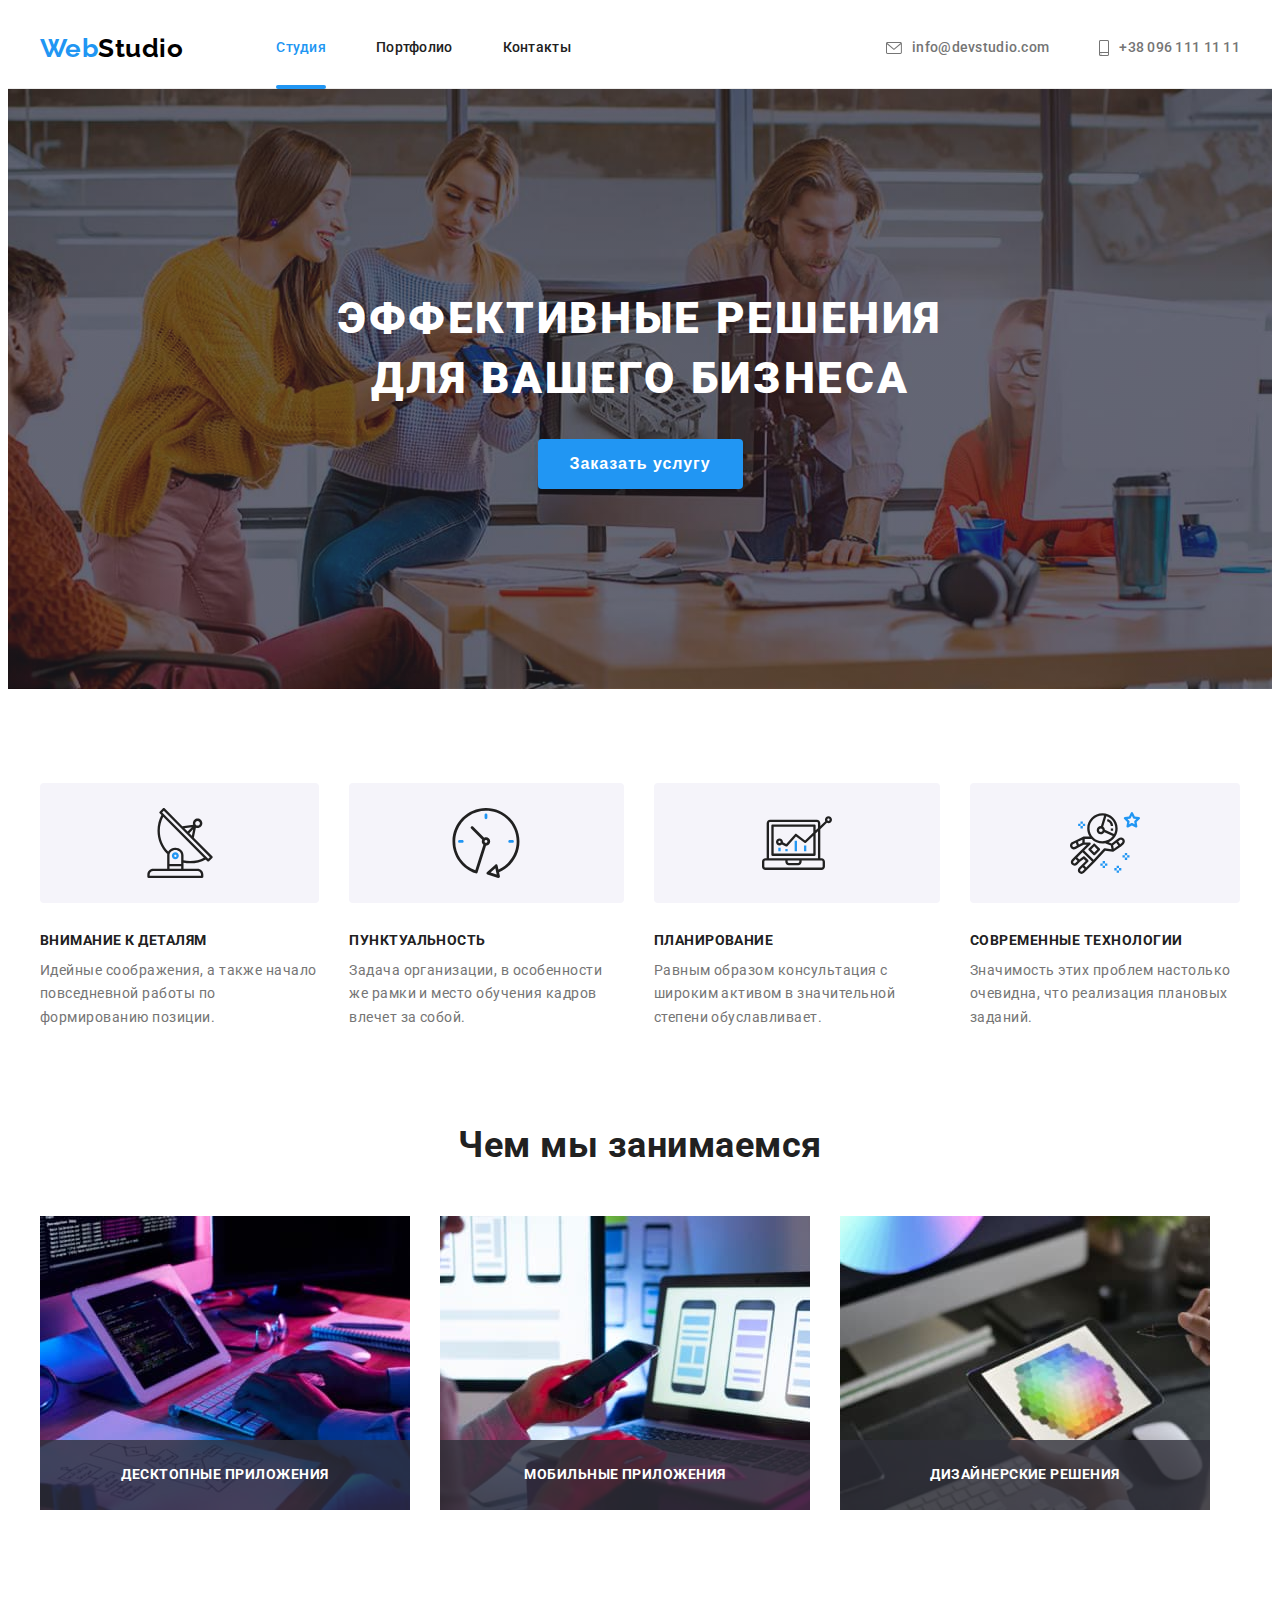
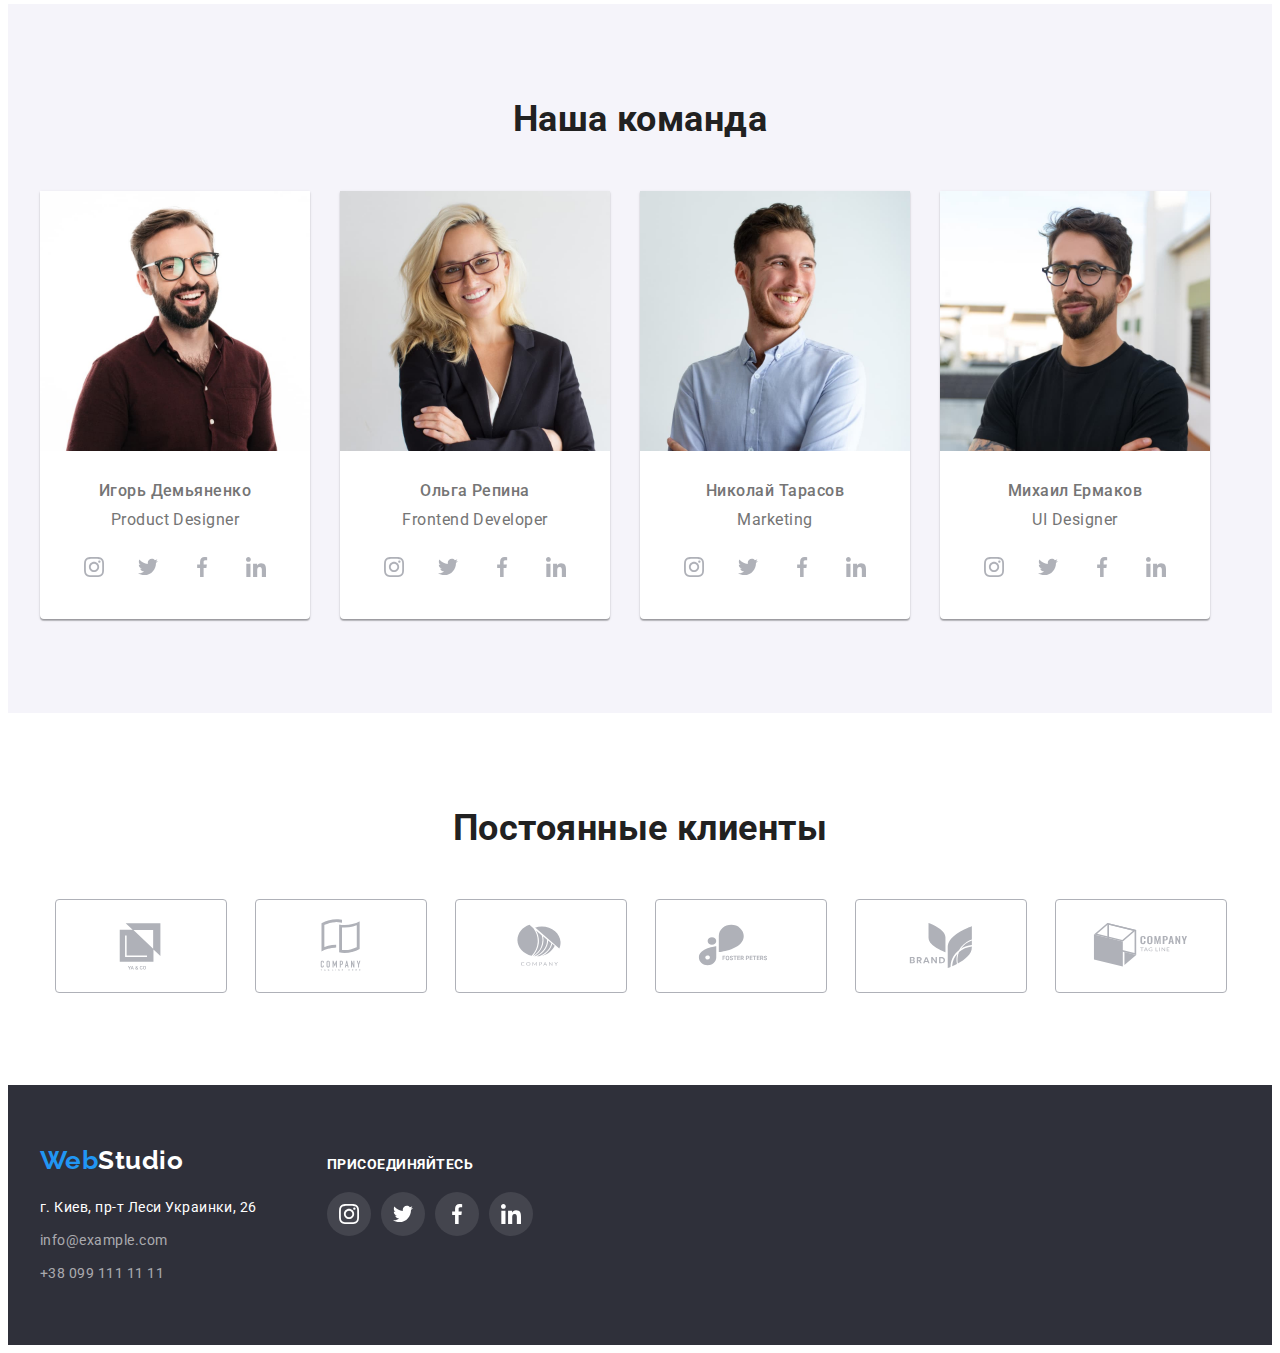
==== index.html @ f0c8e268 "copy" ====
<!DOCTYPE html>
<html lang="ru">
  <head>
    <meta charset="UTF-8" />
    <meta http-equiv="X-UA-Compatible" content="IE=edge" />
    <meta name="viewport" content="width=device-width, initial-scale=1.0" />
    <link rel="preconnect" href="https://fonts.googleapis.com" />
    <link rel="preconnect" href="https://fonts.gstatic.com" crossorigin />
    <link
      href="https://fonts.googleapis.com/css2?family=Raleway:wght@700&family=Roboto:wght@400;500;700;900&display=swap"
      rel="stylesheet"
    />
    <link
      rel="stylesheet"
      href="https://cdnjs.cloudflare.com/ajax/libs/modern-normalize/1.1.0/modern-normalize.min.css"
      integrity="sha512-wpPYUAdjBVSE4KJnH1VR1HeZfpl1ub8YT/NKx4PuQ5NmX2tKuGu6U/JRp5y+Y8XG2tV+wKQpNHVUX03MfMFn9Q=="
      crossorigin="anonymous"
      referrerpolicy="no-referrer"
    />
    <link rel="stylesheet" href="./css/style.css" />
    <title>Test</title>
  </head>
  <body>
    <header class="header">
      <div class="header-container container">
        <!-- логотип -->
        <a href="./index.html" class="header-logo logo link"
          ><span class="logo-accent">Web</span>Studio</a
        >

        <!-- навигация -->

        <nav class="header-nav">
          <ul class="header-list list">
            <li class="header-item">
              <a class="header-link link" href="./index.html"
                ><span class="current-page">Студия</span>
              </a>
            </li>
            <li class="header-item">
              <a class="header-link link" href="./portfolio.html">Портфолио</a>
            </li>
            <li class="header-item">
              <a class="header-link link" href="">Контакты</a>
            </li>
          </ul>
        </nav>

        <!-- список контактов -->

        <ul class="header-contacts-list contacts-list list">
          <li class="header-contacts-item">
            <a
              class="header-contacts-link link"
              href="mailto:info@devstudio.com"
              ><svg class="header-icon" width="16" height="12">
                <use href="./images/icon.svg#mailto"></use>
              </svg>
              info@devstudio.com</a
            >
          </li>
          <li class="header-contacts-item">
            <a class="header-contacts-link link" href="tel:+380961111111">
              <svg class="header-icon" width="10" height="16">
                <use href="./images/icon.svg#tel"></use>
              </svg>
              +38 096 111 11 11
            </a>
          </li>
        </ul>
      </div>
    </header>

    <main>
      <!-- герой -->

      <section class="hero">
        <div class="container hero-container">
          <h1 class="hero-title">Эффективные решения для вашего бизнеса</h1>
          <button class="hero-btn btn" type="button" data-modal-open>
            Заказать услугу
          </button>
        </div>
      </section>

      <!-- Преимущества -->

      <section class="advantage section">
        <div class="container">
          <h2 class="visually-hidden">Преимущества</h2>
          <ul class="advantage-list list">
            <li class="advantage-item">
              <div class="advantage-logo">
                <svg class="advantage-icon" width="70" height="70">
                  <use href="./images/icon.svg#antenna"></use>
                </svg>
              </div>
              <h3 class="advantage-subtitle">Внимание к деталям</h3>
              <p class="advantage-text">
                Идейные соображения, а также начало повседневной работы по
                формированию позиции.
              </p>
            </li>
            <li class="advantage-item">
              <div class="advantage-logo">
                <svg class="advantage-icon" width="70" height="70">
                  <use href="./images/icon.svg#clock"></use>
                </svg>
              </div>
              <h3 class="advantage-subtitle">Пунктуальность</h3>
              <p class="advantage-text">
                Задача организации, в особенности же рамки и место обучения
                кадров влечет за собой.
              </p>
            </li>
            <li class="advantage-item">
              <div class="advantage-logo">
                <svg class="advantage-icon" width="70" height="70">
                  <use href="./images/icon.svg#diagram"></use>
                </svg>
              </div>
              <h3 class="advantage-subtitle">Планирование</h3>
              <p class="advantage-text">
                Равным образом консультация с широким активом в значительной
                степени обуславливает.
              </p>
            </li>
            <li class="advantage-item">
              <div class="advantage-logo">
                <svg class="advantage-icon" width="70" height="70">
                  <use href="./images/icon.svg#astronaut"></use>
                </svg>
              </div>
              <h3 class="advantage-subtitle">Современные технологии</h3>
              <p class="advantage-text">
                Значимость этих проблем настолько очевидна, что реализация
                плановых заданий.
              </p>
            </li>
          </ul>
        </div>
      </section>

      <!-- Чем мы занимаемся -->

      <section class="work section">
        <div class="container">
          <h2 class="work-title title">Чем мы занимаемся</h2>
          <ul class="work-list list">
            <li class="work-item">
              <div class="work-thumb">
                <img
                  src="./images/box-1.jpg"
                  alt="занимаемся программированием на разных устройствах"
                  width="370"
                  height="294"
                />
                <p class="work-text">Десктопные приложения</p>
              </div>
            </li>
            <li class="work-item">
              <div class="work-thumb">
                <img
                  src="./images/box-2.jpg"
                  alt="занимаемся программированием на разных устройствах"
                  width="370"
                  height="294"
                />
                <p class="work-text">Мобильные приложения</p>
              </div>
            </li>
            <li class="work-item">
              <div class="work-thumb">
                <img
                  src="./images/box-3.jpg"
                  alt="занимаемся программированием на разных устройствах"
                  width="370"
                  height="294"
                />
                <p class="work-text">Дизайнерские решения</p>
              </div>
            </li>
          </ul>
        </div>
      </section>

      <!-- Наша команда -->

      <section class="command section">
        <div class="container">
          <h2 class="command-title title">Наша команда</h2>
          <ul class="command-list list">
            <li class="command-item">
              <img
                src="./images/team-card-1.jpg"
                alt="мужчина"
                width="270"
                height="260"
              />
              <div class="command-description">
                <h3 class="command-subtitle">Игорь Демьяненко</h3>
                <p class="command-text">Product Designer</p>
                <ul class="command-logo list">
                  <li class="command-logo-item">
                    <a
                      href="https://www.instagram.com/"
                      class="command-logo-link"
                      ><svg class="command-icon" width="20" height="20">
                        <use href="./images/icon.svg#instagram"></use>
                      </svg>
                    </a>
                  </li>
                  <li class="command-logo-item">
                    <a href="https://facebook.com/" class="command-logo-link"
                      ><svg class="command-icon" width="20" height="20">
                        <use href="./images/icon.svg#twitter"></use>
                      </svg>
                    </a>
                  </li>
                  <li class="command-logo-item">
                    <a href="https://twitter.com/" class="command-logo-link"
                      ><svg class="command-icon" width="20" height="20">
                        <use href="./images/icon.svg#facebook"></use>
                      </svg>
                    </a>
                  </li>
                  <li class="command-logo-item">
                    <a href="https://linkedin.com/" class="command-logo-link"
                      ><svg class="command-icon" width="20" height="20">
                        <use href="./images/icon.svg#linkedin"></use>
                      </svg>
                    </a>
                  </li>
                </ul>
              </div>
            </li>
            <li class="command-item">
              <img
                src="./images/team-card-2.jpg"
                alt="женщина"
                width="270"
                height="260"
              />
              <div class="command-description">
                <h3 class="command-subtitle">Ольга Репина</h3>
                <p class="command-text">Frontend Developer</p>
                <ul class="command-logo list">
                  <li class="command-logo-item">
                    <a
                      href="https://www.instagram.com/"
                      class="command-logo-link"
                      ><svg class="command-icon" width="20" height="20">
                        <use href="./images/icon.svg#instagram"></use>
                      </svg>
                    </a>
                  </li>
                  <li class="command-logo-item">
                    <a href="https://facebook.com/" class="command-logo-link"
                      ><svg class="command-icon" width="20" height="20">
                        <use href="./images/icon.svg#twitter"></use>
                      </svg>
                    </a>
                  </li>
                  <li class="command-logo-item">
                    <a href="https://twitter.com/" class="command-logo-link"
                      ><svg class="command-icon" width="20" height="20">
                        <use href="./images/icon.svg#facebook"></use>
                      </svg>
                    </a>
                  </li>
                  <li class="command-logo-item">
                    <a href="https://linkedin.com/" class="command-logo-link"
                      ><svg class="command-icon" width="20" height="20">
                        <use href="./images/icon.svg#linkedin"></use>
                      </svg>
                    </a>
                  </li>
                </ul>
              </div>
            </li>
            <li class="command-item">
              <img
                src="./images/team-card-3.jpg"
                alt="мужчина"
                width="270"
                height="260"
              />
              <div class="command-description">
                <h3 class="command-subtitle">Николай Тарасов</h3>
                <p class="command-text">Marketing</p>
                <ul class="command-logo list">
                  <li class="command-logo-item">
                    <a
                      href="https://www.instagram.com/"
                      class="command-logo-link"
                      ><svg class="command-icon" width="20" height="20">
                        <use href="./images/icon.svg#instagram"></use>
                      </svg>
                    </a>
                  </li>
                  <li class="command-logo-item">
                    <a href="https://facebook.com/" class="command-logo-link"
                      ><svg class="command-icon" width="20" height="20">
                        <use href="./images/icon.svg#twitter"></use>
                      </svg>
                    </a>
                  </li>
                  <li class="command-logo-item">
                    <a href="https://twitter.com/" class="command-logo-link"
                      ><svg class="command-icon" width="20" height="20">
                        <use href="./images/icon.svg#facebook"></use>
                      </svg>
                    </a>
                  </li>
                  <li class="command-logo-item">
                    <a href="https://linkedin.com/" class="command-logo-link"
                      ><svg class="command-icon" width="20" height="20">
                        <use href="./images/icon.svg#linkedin"></use>
                      </svg>
                    </a>
                  </li>
                </ul>
              </div>
            </li>
            <li class="command-item">
              <img
                src="./images/team-card-4.jpg"
                alt="мужчина"
                width="270"
                height="260"
              />
              <div class="command-description">
                <h3 class="command-subtitle">Михаил Ермаков</h3>
                <p class="command-text">UI Designer</p>
                <ul class="command-logo list">
                  <li class="command-logo-item">
                    <a
                      class="command-logo-link"
                      href="https://www.instagram.com/"
                      target="_blank"
                      rel="noreferrer noopener"
                      ><svg class="command-icon" width="20" height="20">
                        <use href="./images/icon.svg#instagram"></use>
                      </svg>
                    </a>
                  </li>
                  <li class="command-logo-item">
                    <a
                      href="https://facebook.com/"
                      class="command-logo-link"
                      target="_blank"
                      rel="noreferrer noopener"
                      ><svg class="command-icon" width="20" height="20">
                        <use href="./images/icon.svg#twitter"></use>
                      </svg>
                    </a>
                  </li>
                  <li class="command-logo-item">
                    <a
                      href="https://twitter.com/"
                      class="command-logo-link"
                      target="_blank"
                      rel="noreferrer noopener"
                      ><svg class="command-icon" width="20" height="20">
                        <use href="./images/icon.svg#facebook"></use>
                      </svg>
                    </a>
                  </li>
                  <li class="command-logo-item">
                    <a
                      href="https://linkedin.com/"
                      class="command-logo-link"
                      target="_blank"
                      rel="noreferrer noopener"
                      ><svg class="command-icon" width="20" height="20">
                        <use href="./images/icon.svg#linkedin"></use>
                      </svg>
                    </a>
                  </li>
                </ul>
              </div>
            </li>
          </ul>
        </div>
      </section>
      <section class="clients section">
        <div class="container">
          <h2 class="clients-title">Постоянные клиенты</h2>
          <ul class="clients-list list">
            <li class="clients-item">
              <a href="" class="clients-link"
                ><svg class="clients-logo" width="106" height="60">
                  <use
                    class="clients-icon"
                    href="./images/icon.svg#logo-1"
                  ></use>
                </svg>
              </a>
            </li>
            <li class="clients-item">
              <a href="" class="clients-link"
                ><svg class="clients-logo" width="106" height="60">
                  <use
                    class="clients-icon"
                    href="./images/icon.svg#logo-2"
                  ></use>
                </svg>
              </a>
            </li>
            <li class="clients-item">
              <a href="" class="clients-link"
                ><svg class="clients-logo" width="106" height="60">
                  <use
                    class="clients-icon"
                    href="./images/icon.svg#logo-3"
                  ></use>
                </svg>
              </a>
            </li>
            <li class="clients-item">
              <a href="" class="clients-link"
                ><svg class="clients-logo" width="106" height="60">
                  <use
                    class="clients-icon"
                    href="./images/icon.svg#logo-4"
                  ></use>
                </svg>
              </a>
            </li>
            <li class="clients-item">
              <a href="" class="clients-link"
                ><svg class="clients-logo" width="106" height="60">
                  <use
                    class="clients-icon"
                    href="./images/icon.svg#logo-5"
                  ></use>
                </svg>
              </a>
            </li>
            <li class="clients-item">
              <a href="" class="clients-link"
                ><svg class="clients-logo" width="106" height="60">
                  <use
                    class="clients-icon"
                    href="./images/icon.svg#logo-6"
                  ></use>
                </svg>
              </a>
            </li>
          </ul>
        </div>
      </section>
    </main>

    <footer class="footer section">
      <div class="container footer-container">
        <div class="footer-adress">
          <!-- логотип -->

          <a href="./index.html" class="footer-logo logo link"
            ><span class="logo-accent">Web</span
            ><span class="footer-logo-text">Studio</span></a
          >

          <!-- адрес -->
          <address class="address">
            <ul class="addres-list list">
              <li class="addres-item">
                <a class="adress-link link" href=""
                  >г. Киев, пр-т Леси Украинки, 26</a
                >
              </li>
              <li class="addres-item">
                <a
                  class="adress-contacts-link contacts-link link"
                  href="mailto:info@example.com"
                  >info@example.com</a
                >
              </li>
              <li class="addres-item">
                <a
                  class="adress-contacts-link contacts-link link"
                  href="tel:+380991111111"
                  >+38 099 111 11 11</a
                >
              </li>
            </ul>
          </address>
        </div>
        <div class="footer-social">
          <h2 class="footer-social-title">Присоединяйтесь</h2>
          <ul class="footer-social-logo list">
            <li class="footer-social-logo-item">
              <a
                class="footer-social-logo-link"
                href="https://www.instagram.com/"
                target="_blank"
                rel="noreferrer noopener"
                ><svg class="footer-social-icon" width="20" height="20">
                  <use href="./images/icon.svg#instagram"></use>
                </svg>
              </a>
            </li>
            <li class="footer-social-logo-item">
              <a
                href="https://facebook.com/"
                class="footer-social-logo-link"
                target="_blank"
                rel="noreferrer noopener"
                ><svg class="footer-social-icon" width="20" height="20">
                  <use href="./images/icon.svg#twitter"></use>
                </svg>
              </a>
            </li>
            <li class="footer-social-logo-item">
              <a
                href="https://twitter.com/"
                class="footer-social-logo-link"
                target="_blank"
                rel="noreferrer noopener"
                ><svg class="footer-social-icon" width="20" height="20">
                  <use href="./images/icon.svg#facebook"></use>
                </svg>
              </a>
            </li>
            <li class="footer-social-logo-item">
              <a
                href="https://linkedin.com/"
                class="footer-social-logo-link"
                target="_blank"
                rel="noreferrer noopener"
                ><svg class="footer-social-icon" width="20" height="20">
                  <use href="./images/icon.svg#linkedin"></use>
                </svg>
              </a>
            </li>
          </ul>
        </div>
      </div>
    </footer>
    <div class="backdrop is-hidden" data-modal>
      <div class="modal">
        <button type="button" class="close-back" data-modal-close>
          <svg width="18" height="18">
            <use href="./images/icon.svg#close-back"></use>
          </svg>
        </button>
      </div>
    </div>
    <script src="./js/modal.js"></script>
  </body>
</html>
---- css/style.css ----
:root {
  --primary-text-color: #757575;
  --secondary-text-color: #212121;
  --third-text-color: #ffffff;
  --primary-logo-color: #000000;
  --accent-color: #2196f3;
  --primary-background-color: #e5e5e5;
  --secondary-background-color: #f5f4fa;
  --third-background-color: #ffffff;
}

/* Universal */

body {
  /* Typography */
  font-family: 'Roboto', sans-serif;
  color: var(--primary-text-color);
  letter-spacing: 0.03em;
}

.container {
  width: 1200px;
  padding-left: 15px;
  padding-right: 15px;
  margin: 0 auto;
}

p,
h1,
h2,
h3,
h4,
h5,
h6,
ul {
  margin: 0;
  padding: 0;
}

img {
  display: block;
}

.logo-accent {
  color: var(--accent-color);
}
.logo {
  /* Typography */
  font-family: 'Raleway', sans-serif;
  font-weight: 700;
  font-size: 26px;
  line-height: 1.19;
  color: var(--primary-logo-color);
}
.section {
  padding: 94px 0;
}
a {
  color: var(--primary-text-color);
  text-decoration: none;
  transition: color 250ms cubic-bezier(0.4, 0, 0.2, 1);
}
a:hover,
a:focus {
  color: var(--accent-color);
}

.list {
  list-style: none;
}

.title {
  /* Typography */
  font-weight: 700;
  font-size: 36px;
  line-height: 1.17;
  text-align: center;
  color: var(--secondary-text-color);
}

.current-page {
  color: var(--accent-color);
}

.current-page::after {
  content: '';

  display: block;
  height: 4px;
  width: 100%;

  position: absolute;
  bottom: 0;
  transform: translateY(1px);

  background: var(--accent-color);
  border-radius: 2px;
}

.btn {
  cursor: pointer;
}

.visually-hidden {
  position: absolute;
  width: 1px;
  height: 1px;
  margin: -1px;
  border: 0;
  padding: 0;

  white-space: nowrap;
  clip-path: inset(100%);
  clip: rect(0 0 0 0);
  overflow: hidden;
}

/* ---------- HEADER ---------- */

.header {
  border-bottom: 1px solid #ececec;
}

.header-container {
  display: flex;
  align-items: center;
}
.header-logo {
  margin-right: 93px;
}
.header-list {
  display: flex;
}

.header-list .header-item + .header-item {
  margin-left: 50px;
}

.header-link {
  display: block;
  padding: 32px 0;

  position: relative;

  /* Typography */
  font-weight: 500;
  font-size: 14px;
  line-height: 1.14;
  letter-spacing: 0.02em;
  color: var(--secondary-text-color);
}

.header-contacts-list {
  display: flex;
  align-items: center;
  margin-left: auto;
}
.header-contacts-list .header-contacts-item + .header-contacts-item {
  margin-left: 50px;
}
.header-contacts-link {
  display: flex;
  align-items: center;
  justify-content: center;
  padding: 32px 0;
  /* Typography */
  font-weight: 500;
  font-size: 14px;
  line-height: 1.14;
  letter-spacing: 0.02em;
  color: var(--primary-text-color);
}
.header-icon {
  margin-right: 10px;
  fill: currentColor;
}

.header-contacts-link:hover .header-icon,
.header-contacts-link:focus .header-icon {
  fill: currentColor;
}

/* ---------- HERO ---------- */

.hero {
  /* Visual */
  background-image: linear-gradient(
      rgba(47, 48, 58, 0.4),
      rgba(47, 48, 58, 0.4)
    ),
    url(../images/hero-bg.jpeg);
  background-repeat: no-repeat;
  background-position: center;
  background-size: cover;
  max-width: 1600px;
  margin: 0 auto;
  text-align: center;
  padding-top: 200px;
  padding-bottom: 200px;
}

.hero-title {
  margin-bottom: 30px;
  max-width: 696px;
  margin-left: auto;
  margin-right: auto;

  /* Typography */
  font-weight: 900;
  font-size: 44px;
  line-height: 1.36;

  letter-spacing: 0.06em;
  text-transform: uppercase;
  color: var(--third-text-color);
}

.hero-btn {
  /* Typography */
  font-style: inherit;
  font-weight: 700;
  font-size: 16px;
  line-height: 1.87;
  text-align: center;
  letter-spacing: 0.06em;
  color: var(--third-text-color);
  /* Visual */

  margin-right: auto;
  margin-left: auto;

  padding: 10px 32px;
  border: transparent;
  box-shadow: 0px 4px 4px rgba(0, 0, 0, 0.15);
  border-radius: 4px;
  background-color: var(--accent-color);
}

/* ---------- ADVANTAGE ---------- */

.advantage-list {
  display: flex;
}
.advantage-list .advantage-item + .advantage-item {
  margin-left: 30px;
}
.advantage-subtitle {
  /* Typography */
  font-weight: 700;
  font-size: 14px;
  line-height: 1.14;
  text-transform: uppercase;
  color: var(--secondary-text-color);

  margin-bottom: 10px;
}

.advantage-item {
  min-width: 270px;
}
.advantage-text {
  /* Typography */
  font-size: 14px;
  line-height: 1.71;

  /* background-color: cyan; */
}
.advantage-logo {
  display: flex;
  align-items: center;
  justify-content: center;
  height: 120px;
  margin-bottom: 30px;
  background-color: var(--secondary-background-color);
  border-radius: 4px;
}
.advantage-icon {
}
/* ---------- WORK ---------- */

.work.section {
  padding-top: 0;
}
.work-title {
  margin-bottom: 50px;
}
.work-list {
  display: flex;
}

.work-list .work-item + .work-item {
  margin-left: 30px;
}

.work-thumb {
  position: relative;
}

.work-text {
  position: absolute;
  bottom: 0;
  width: 100%;

  padding: 27px 0;
  font-weight: 700;
  font-size: 14px;
  line-height: 1.14;
  text-align: center;
  text-transform: uppercase;

  color: var(--third-text-color);
  background-color: rgba(47, 48, 58, 0.8);
}

/* ---------- COMMAND ----------- */

.command.section {
  background-color: var(--secondary-background-color);
}
.command-title {
  margin-bottom: 50px;
}
.command-list {
  display: flex;
}
.command-list .command-item + .command-item {
  margin-left: 30px;
}
.command-description {
  padding: 30px 0;
  text-align: center;
}
.command-subtitle {
  margin-bottom: 10px;
  font-weight: 500;
  font-size: 16px;
  line-height: 1.19;
}
.command-text {
  font-size: 16px;
  line-height: 1.19;
  margin-bottom: 16px;
}
.command-item {
  background-color: var(--third-background-color);
  border-radius: 0px 0px 4px 4px;
  box-shadow: 0px 1px 3px rgba(0, 0, 0, 0.12), 0px 1px 1px rgba(0, 0, 0, 0.14),
    0px 2px 1px rgba(0, 0, 0, 0.2);
}

.command-logo {
  display: flex;
  justify-content: center;
}

.command-logo-item + .command-logo-item {
  margin-left: 10px;
}

.command-logo-link {
  display: flex;
  width: 44px;
  height: 44px;
  border-radius: 50%;
  color: #afb1b8;
  background-color: #ffffff;
  justify-content: center;
  align-items: center;

  transition: color 250ms cubic-bezier(0.4, 0, 0.2, 1),
    background-color 250ms cubic-bezier(0.4, 0, 0.2, 1);
}
.command-icon {
  fill: currentColor;
}

.command-logo-link:focus,
.command-logo-link:hover {
  background-color: var(--accent-color);
}

.command-logo-link:focus .command-icon,
.command-logo-link:hover .command-icon {
  fill: var(--third-text-color);
}

/* ------------- CLIENTS -------------- */

.clients-title {
  font-weight: 700;
  font-size: 36px;
  line-height: 1.17;
  text-align: center;
  color: var(--secondary-text-color);
  margin-bottom: 50px;
}

.clients-list {
  display: flex;
  /* flex-basis: 170px; */
  justify-content: center;
}

.clients-item {
  width: 170px;
  height: 92px;
}

.clients-item + .clients-item {
  margin-left: 30px;
}

.clients-link {
  display: flex;
  align-items: center;
  justify-content: center;
  width: 100%;
  height: 100%;
  border: 1px solid #afb1b8;
  border-radius: 4px;
  transition: border 250ms cubic-bezier(0.4, 0, 0.2, 1);
}

.clients-logo {
  fill: #afb1b8;
  transition: fill 250ms cubic-bezier(0.4, 0, 0.2, 1);
}

.clients-link:hover,
.clients-link:focus {
  border: 1px solid var(--accent-color);
}

.clients-link:hover .clients-logo,
.clients-link:focus .clients-logo {
  fill: var(--accent-color);
}

/* ------------- FOOTER -------------- */
.footer-container {
  display: flex;
  align-items: baseline;
}

.footer.section {
  padding: 60px 0;
  background-color: #2f303a;
}

.footer-adress {
  margin-right: 70px;
}

.footer-logo {
  display: inline-block;
  margin-bottom: 20px;
}
.footer-logo-text {
  color: var(--third-text-color);
  transition: color 250ms cubic-bezier(0.4, 0, 0.2, 1);
}
.footer-logo:hover .footer-logo-text,
.footer-logo:focus .footer-logo-text {
  color: var(--accent-color);
}
.address {
  font-style: normal;
}
.addres-list .addres-item + .addres-item {
  margin-top: 9px;
}

.addres-list {
  display: inline-block;
}

.adress-link {
  /* Typography */
  font-size: 14px;
  line-height: 1.71;
  color: var(--third-text-color);
  /* Visual */
  /* background-color: black; */
}
.adress-contacts-link {
  /* Typography */
  font-size: 14px;
  line-height: 1.71;
  color: rgba(255, 255, 255, 0.6);
  /* Visual */
  /* background-color: black; */
}

.footer-social {
  max-width: 206px;
}

.footer-social-title {
  font-weight: bold;
  font-size: 14px;
  line-height: 16px;
  text-transform: uppercase;
  color: #ffffff;
  margin-bottom: 20px;
}

.footer-social-logo {
  display: flex;
  justify-content: center;
}

.footer-social-logo-item + .footer-social-logo-item {
  margin-left: 10px;
}

.footer-social-logo-link {
  display: flex;
  width: 44px;
  height: 44px;
  border-radius: 50%;
  color: var(--third-text-color);
  background-color: rgba(255, 255, 255, 0.1);
  justify-content: center;
  align-items: center;

  transition: color 250ms cubic-bezier(0.4, 0, 0.2, 1),
    background-color 250ms cubic-bezier(0.4, 0, 0.2, 1);
}

.footer-social-icon {
  fill: var(--third-text-color);
}

.footer-social-logo-link:focus,
.footer-social-logo-link:hover {
  background-color: var(--accent-color);
}

.footer-social-logo-link:focus .command-icon,
.footer-social-logo-link:hover .command-icon {
  fill: var(--third-text-color);
}

/* --------MODAL------------ */

.backdrop {
  position: fixed;
  top: 0;
  left: 0;
  width: 100%;
  height: 100%;

  opacity: 1;
  transition: opacity 250ms cubic-bezier(0.4, 0, 0.2, 1);
  background: rgba(0, 0, 0, 0.2);
}

.backdrop.is-hidden {
  opacity: 0;
  pointer-events: none;
}

.backdrop.is-hidden .modal {
  position: absolute;
  top: 50%;
  left: 50%;
  transform: translate(-50%, -50%) scale(0.9);

  min-width: 528px;
  min-height: 581px;

  transition: transform 250ms cubic-bezier(0.4, 0, 0.2, 1);
}

.modal {
  position: absolute;
  top: 50%;
  left: 50%;
  transform: translate(-50%, -50%) scale(1);

  min-width: 528px;
  min-height: 581px;

  transition: transform 250ms cubic-bezier(0.4, 0, 0.2, 1);

  background: #ffffff;
  box-shadow: 0px 1px 3px rgba(0, 0, 0, 0.12), 0px 1px 1px rgba(0, 0, 0, 0.14),
    0px 2px 1px rgba(0, 0, 0, 0.2);
  border-radius: 4px;
}

.close-back {
  position: absolute;
  top: 8px;
  right: 8px;

  display: flex;
  justify-content: center;
  align-items: center;

  width: 30px;
  height: 30px;

  background: #ffffff;
  border-radius: 50%;
  border: 1px solid rgba(0, 0, 0, 0.1);
}

/* --------- PORTFOLIO ------------ */
.portfolio-filter {
  display: flex;
  justify-content: center;
  margin-bottom: 50px;
}
.portfolio-filter .filter-item + .filter-item {
  margin-left: 8px;
}

.portfolio-btn {
  padding: 6px 22px;

  /* Typography */
  font-family: inherit;
  font-weight: 500;
  font-size: 16px;
  line-height: 1.62;
  color: var(--secondary-text-color);
  /* Visual */
  background-color: var(--secondary-background-color);
  border-radius: 4px;
  border: transparent;

  transition: color 250ms cubic-bezier(0.4, 0, 0.2, 1),
    background-color 250ms cubic-bezier(0.4, 0, 0.2, 1),
    box-shadow 250ms cubic-bezier(0.4, 0, 0.2, 1);
}
.portfolio-btn:hover,
.portfolio-btn:focus {
  /* Visual */
  color: var(--third-text-color);
  background-color: var(--accent-color);
  box-shadow: 0px 3px 1px rgba(0, 0, 0, 0.1), 0px 1px 2px rgba(0, 0, 0, 0.08),
    0px 2px 2px rgba(0, 0, 0, 0.12);
}

.portfolio-list {
  display: flex;
  margin: -15px;
  flex-wrap: wrap;
}

.portfolio-item {
  margin: 15px;
}

.portfolio-item-description {
  padding: 20px 24px;
}
.portfolio-title {
  margin-bottom: 4px;
  /* Typography */
  font-weight: 700;
  font-size: 18px;
  line-height: 2;
  letter-spacing: 0.06em;
  color: var(--secondary-text-color);
}
.portfolio-text {
  /* Typography */
  font-size: 16px;
  line-height: 1.87;
  color: var(--primary-text-color);
}
.portfolio-item-description {
  border-bottom: 1px solid #eeeeee;
  border-left: 1px solid #eeeeee;
  border-right: 1px solid #eeeeee;
}

.portfolio-link {
  display: block;

  transition: box-shadow 250ms cubic-bezier(0.4, 0, 0.2, 1);
}
.portfolio-link:focus,
.portfolio-link:hover {
  box-shadow: 0px 1px 1px rgba(0, 0, 0, 0.12), 0px 4px 4px rgba(0, 0, 0, 0.06),
    1px 4px 6px rgba(0, 0, 0, 0.16);
}

/* .portfolio-wrapper {
  position: relative;
} */

.portfolio-thumb {
  position: relative;
  bottom: 0;
  overflow: hidden;
}

.portfolio-thumb-text {
  position: absolute;
  bottom: 0;
  width: 100%;
  height: 100%;

  color: var(--third-text-color);
  background-color: var(--accent-color);
  transform: translateY(295px);
  transition: transform 250ms cubic-bezier(0.4, 0, 0.2, 1);

  padding: 63px 24px;
  font-size: 18px;
  line-height: 1.56;
  color: var(--third-text-color);
}

.portfolio-link:focus .portfolio-thumb-text,
.portfolio-link:hover .portfolio-thumb-text {
  transform: translateY(0);
}
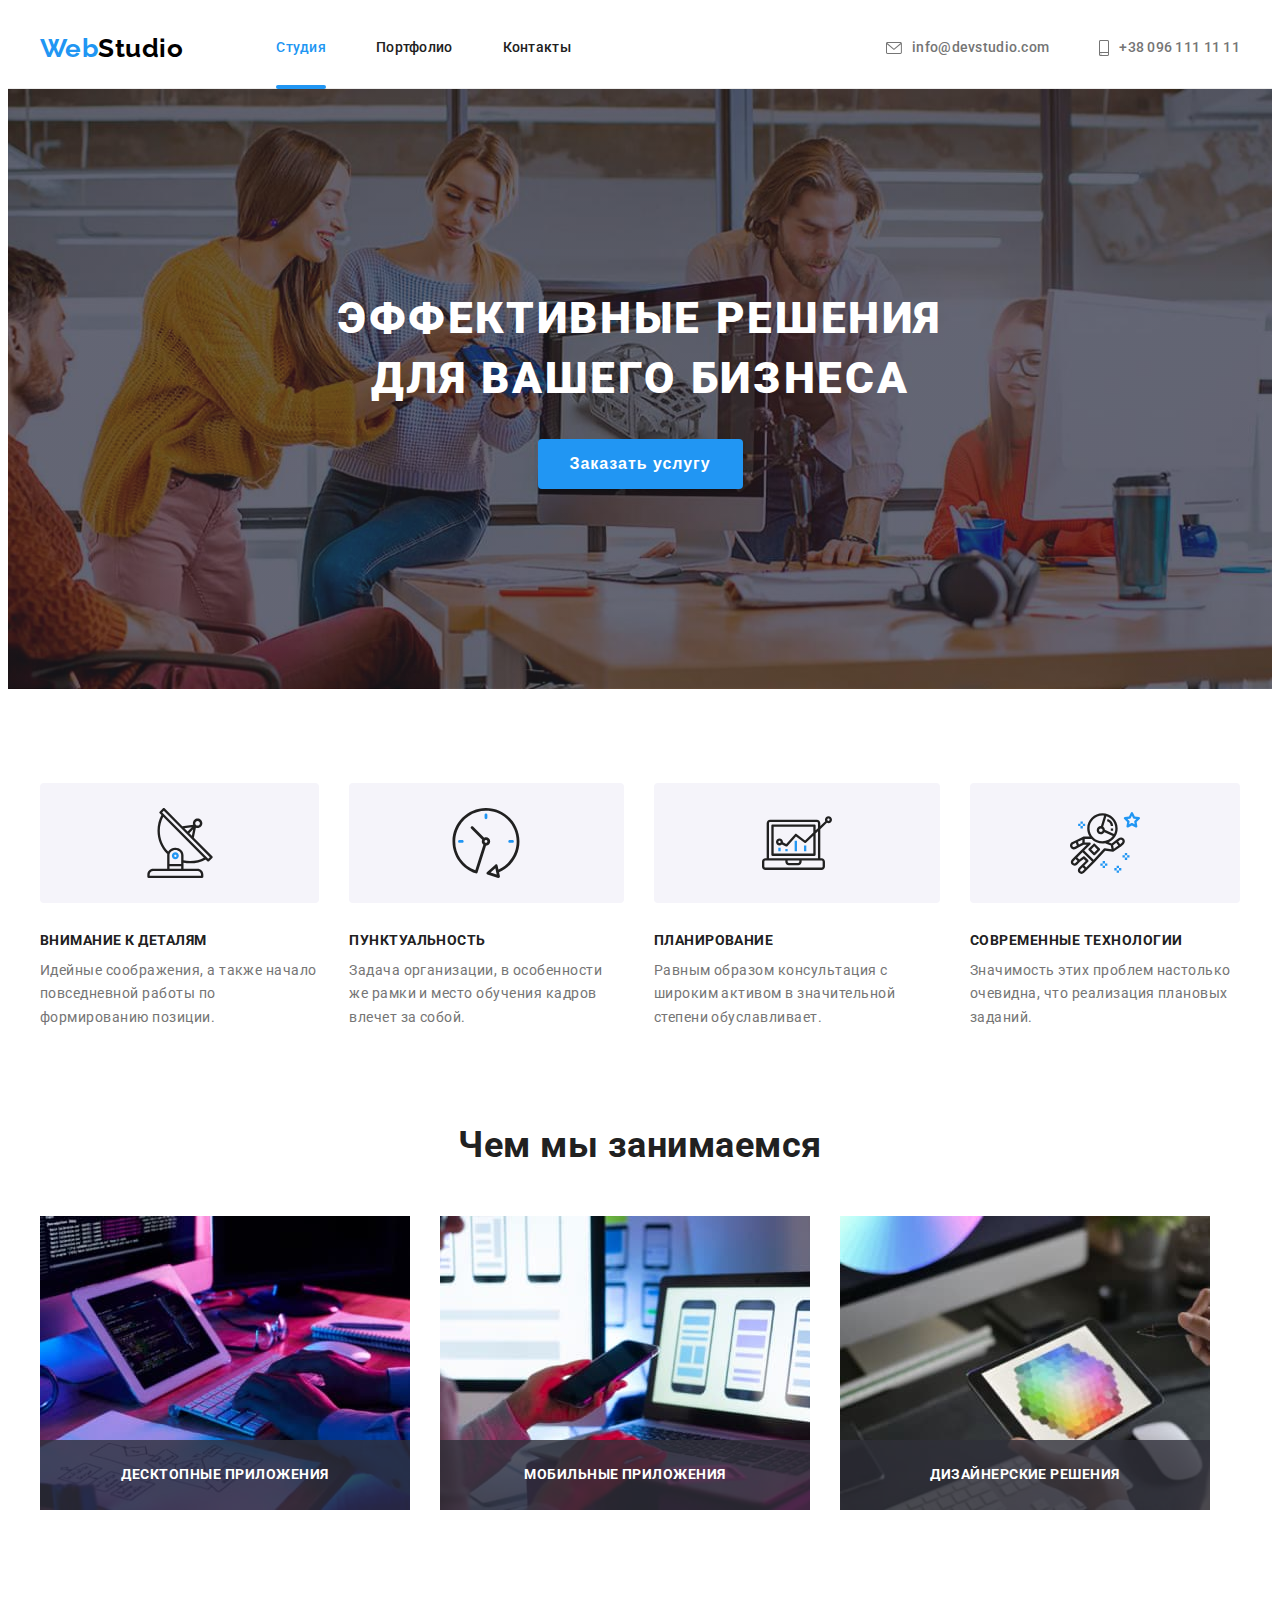
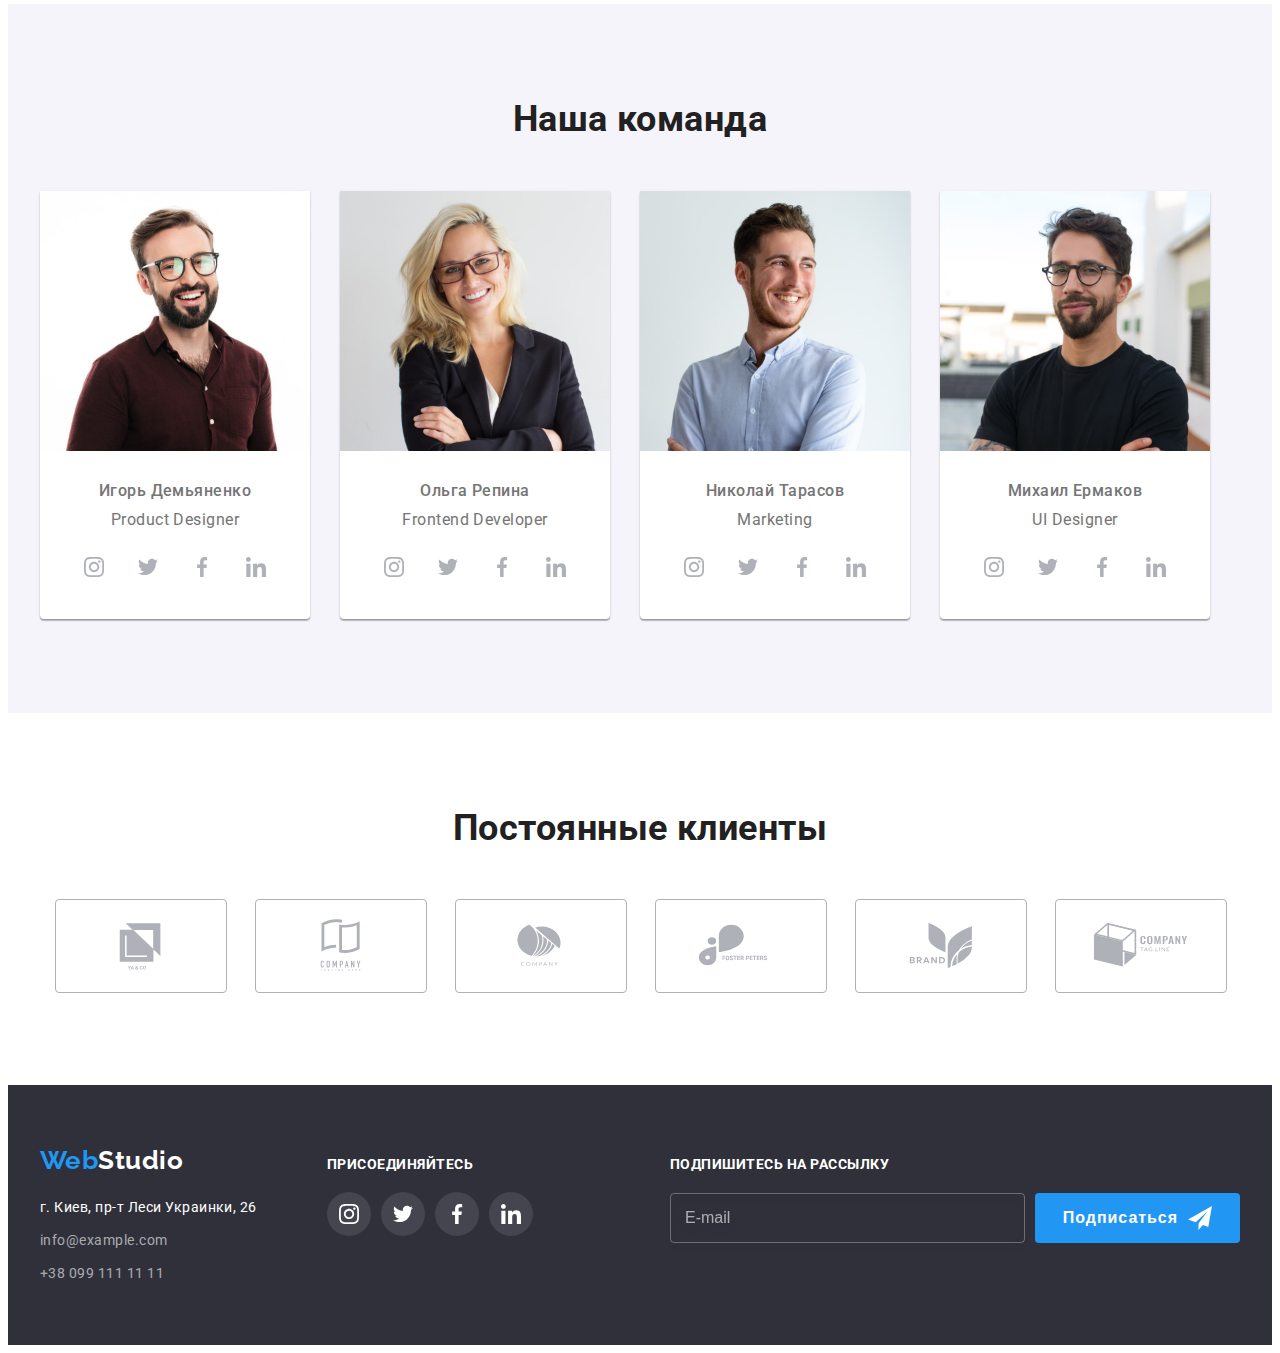
==== commit 86387cc1: "done" ====
--- a/index.html
+++ b/index.html
@@ -536,6 +536,24 @@
             </li>
           </ul>
         </div>
+        <div class="footer-subscribe">
+          <h2 class="footer-subscribe-title">Подпишитесь на рассылку</h2>
+          <form class="form">
+            <label for="email"></label>
+            <input
+              type="email"
+              name="email"
+              placeholder="E-mail"
+              class="subscribe-input"
+            />
+            <button type="submit" class="subscribe-btn">
+              Подписаться
+              <svg width="24" height="24" class="subscribe-btn-icon">
+                <use href="./images/icon.svg#icon-send"></use>
+              </svg>
+            </button>
+          </form>
+        </div>
       </div>
     </footer>
     <div class="backdrop is-hidden" data-modal>
@@ -545,6 +563,58 @@
             <use href="./images/icon.svg#close-back"></use>
           </svg>
         </button>
+        <h2 class="modal-title">Оставьте свои данные, мы вам перезвоним</h2>
+        <form class="modal-form">
+          <div class="modal-field">
+            <label for="name" class="modal-label">Имя</label>
+            <span class="input-wrraper">
+              <input type="name" name="name" class="modal-input" />
+              <svg width="18" height="18" class="modal-icon">
+                <use href="./images/icon.svg#person-black"></use>
+              </svg>
+            </span>
+          </div>
+          <div class="modal-field">
+            <label for="tel" class="modal-label">Телефон</label>
+            <span class="input-wrraper">
+              <input type="tel" name="tel" class="modal-input" />
+              <svg width="18" height="18" class="modal-icon">
+                <use href="./images/icon.svg#phone-black"></use>
+              </svg>
+            </span>
+          </div>
+          <div class="modal-field">
+            <label for="email" class="modal-label">Почта</label>
+            <span class="input-wrraper">
+              <input type="email" name="email" class="modal-input" />
+              <svg width="18" height="18" class="modal-icon">
+                <use href="./images/icon.svg#email-black"></use>
+              </svg>
+            </span>
+          </div>
+          <label for="comment" class="modal-label">Комментарий</label>
+          <textarea
+            name="comment"
+            class="modal-input modal-input-text"
+            placeholder="Введите текст"
+          ></textarea>
+
+          <input
+            type="checkbox"
+            id="agree"
+            class="check-input visually-hidden"
+          />
+          <label for="agree" class="check-text">
+            <span class="check-box-custom">
+              <svg width="16" height="15" class="icon-check">
+                <use href="./images/icon.svg#icon-check"></use>
+              </svg>
+            </span>
+            Соглашаюсь с рассылкой и принимаю&#160;
+            <a href="" class="agree-link">Условия договора</a>
+          </label>
+          <button type="submit" class="modal-submit">Отправить</button>
+        </form>
       </div>
     </div>
     <script src="./js/modal.js"></script>
--- a/css/style.css
+++ b/css/style.css
@@ -234,6 +234,13 @@
   box-shadow: 0px 4px 4px rgba(0, 0, 0, 0.15);
   border-radius: 4px;
   background-color: var(--accent-color);
+
+  transition: box-shadow 250ms cubic-bezier(0.4, 0, 0.2, 1);
+}
+
+.hero-btn:focus,
+.hero-btn:hover {
+  box-shadow: 0px 4px 4px rgba(0, 0, 0, 0.15);
 }
 
 /* ---------- ADVANTAGE ---------- */
@@ -541,6 +548,80 @@
   fill: var(--third-text-color);
 }
 
+.footer-subscribe {
+  width: 570px;
+  margin-left: auto;
+}
+
+.footer-subscribe-title {
+  font-weight: 700;
+  font-size: 14px;
+  line-height: 1.14;
+  text-transform: uppercase;
+  margin-bottom: 20px;
+
+  color: var(--third-text-color);
+}
+
+.form {
+  display: flex;
+}
+
+.subscribe-input {
+  padding: 14px;
+  margin-right: 10px;
+  width: 100%;
+
+  background-color: transparent;
+  border: 1px solid rgba(255, 255, 255, 0.3);
+  box-sizing: border-box;
+  filter: drop-shadow(0px 4px 4px rgba(0, 0, 0, 0.15));
+  border-radius: 4px;
+  font-size: 16px;
+  line-height: 1.25;
+  color: var(--third-text-color);
+  outline: none;
+  transition: border-color 250ms cubic-bezier(0.4, 0, 0.2, 1);
+}
+
+.subscribe-input:focus {
+  border-color: var(--accent-color);
+}
+
+.subscribe-input::placeholder {
+  font-size: 16px;
+  line-height: 1.25;
+  color: rgba(255, 255, 255, 0.6);
+}
+.subscribe-btn {
+  display: flex;
+  border: transparent;
+  padding: 10px 28px;
+
+  border-radius: 4px;
+  background-color: var(--accent-color);
+  color: var(--third-text-color);
+  font-weight: 700;
+  font-size: 16px;
+  line-height: 1.87;
+  letter-spacing: 0.06em;
+  color: var(--third-text-color);
+
+  cursor: pointer;
+
+  transition: box-shadow 250ms cubic-bezier(0.4, 0, 0.2, 1);
+}
+
+.subscribe-btn:focus,
+.subscribe-btn:hover {
+  box-shadow: 0px 4px 4px rgba(0, 0, 0, 0.15);
+}
+
+.subscribe-btn-icon {
+  margin-left: 10px;
+  align-self: center;
+}
+
 /* --------MODAL------------ */
 
 .backdrop {
@@ -578,8 +659,9 @@
   left: 50%;
   transform: translate(-50%, -50%) scale(1);
 
-  min-width: 528px;
-  min-height: 581px;
+  width: 528px;
+  min-height: 580px;
+  padding: 40px;
 
   transition: transform 250ms cubic-bezier(0.4, 0, 0.2, 1);
 
@@ -604,6 +686,139 @@
   background: #ffffff;
   border-radius: 50%;
   border: 1px solid rgba(0, 0, 0, 0.1);
+}
+
+.modal-title {
+  font-weight: 700;
+  font-size: 20px;
+  line-height: 1.1;
+  color: var(--secondary-text-color);
+
+  margin-bottom: 12px;
+}
+
+.modal-input {
+  width: 100%;
+  margin-bottom: 10px;
+  padding: 12px;
+  padding-left: 41px;
+
+  border: 1px solid rgba(33, 33, 33, 0.2);
+  border-radius: 4px;
+  outline: none;
+
+  transition: border-color 250ms cubic-bezier(0.4, 0, 0.2, 1);
+}
+
+.modal-input:focus {
+  border-color: var(--accent-color);
+}
+
+.modal-input:focus + .modal-icon {
+  fill: var(--accent-color);
+}
+
+.modal-input.modal-input-text {
+  margin-bottom: 20px;
+  padding: 12px 16px;
+
+  resize: none;
+  height: 120px;
+}
+
+.modal-input-text::placeholder {
+  font-size: 12px;
+  line-height: 1.17;
+  letter-spacing: 0.01em;
+  color: rgba(117, 117, 117, 0.5);
+
+  transition: text-shadow 250ms cubic-bezier(0.4, 0, 0.2, 1);
+}
+
+.modal-input-text:focus.modal-input-text::placeholder {
+  text-shadow: 0px 4px 4px rgba(0, 0, 0, 0.25);
+}
+
+.modal-label {
+  display: block;
+  margin-bottom: 4px;
+
+  font-size: 12px;
+  line-height: 1.17;
+  letter-spacing: 0.01em;
+  color: var(--primary-text-color);
+}
+.agree-link {
+  text-decoration: underline;
+  color: var(--accent-color);
+}
+
+.check-text {
+  font-size: 14px;
+  line-height: 1.71;
+  color: var(--primary-text-color);
+
+  display: flex;
+  margin-bottom: 40px;
+  align-items: center;
+}
+
+.check-box-custom {
+  width: 16px;
+  height: 15px;
+  border-radius: 2px;
+  border: 2px solid #212121;
+  /* align-self: center; */
+  margin-right: 9px;
+  display: flex;
+  align-items: center;
+  justify-content: center;
+}
+
+.check-input:checked + .check-text .check-box-custom {
+  background-color: var(--accent-color);
+  border-color: transparent;
+}
+
+.modal-submit {
+  width: 200px;
+  padding: 10px 0;
+  margin: 0 auto;
+  display: block;
+
+  background-color: var(--accent-color);
+  color: var(--third-text-color);
+  border-radius: 4px;
+  border: transparent;
+
+  font-weight: bold;
+  font-size: 16px;
+  line-height: 1.87;
+  text-align: center;
+  letter-spacing: 0.06em;
+
+  cursor: pointer;
+
+  transition: box-shadow 250ms cubic-bezier(0.4, 0, 0.2, 1);
+}
+
+.modal-submit:focus,
+.modal-submit:hover {
+  box-shadow: 0px 1px 3px rgba(0, 0, 0, 0.12), 0px 1px 1px rgba(0, 0, 0, 0.14),
+    0px 2px 1px rgba(0, 0, 0, 0.2);
+}
+
+.input-wrraper {
+  position: relative;
+}
+
+.modal-icon {
+  position: absolute;
+  top: 50%;
+  left: 11px;
+  transform: translateY(-50%);
+  fill: #212121;
+  transition: fill 250ms cubic-bezier(0.4, 0, 0.2, 1);
 }
 
 /* --------- PORTFOLIO ------------ */
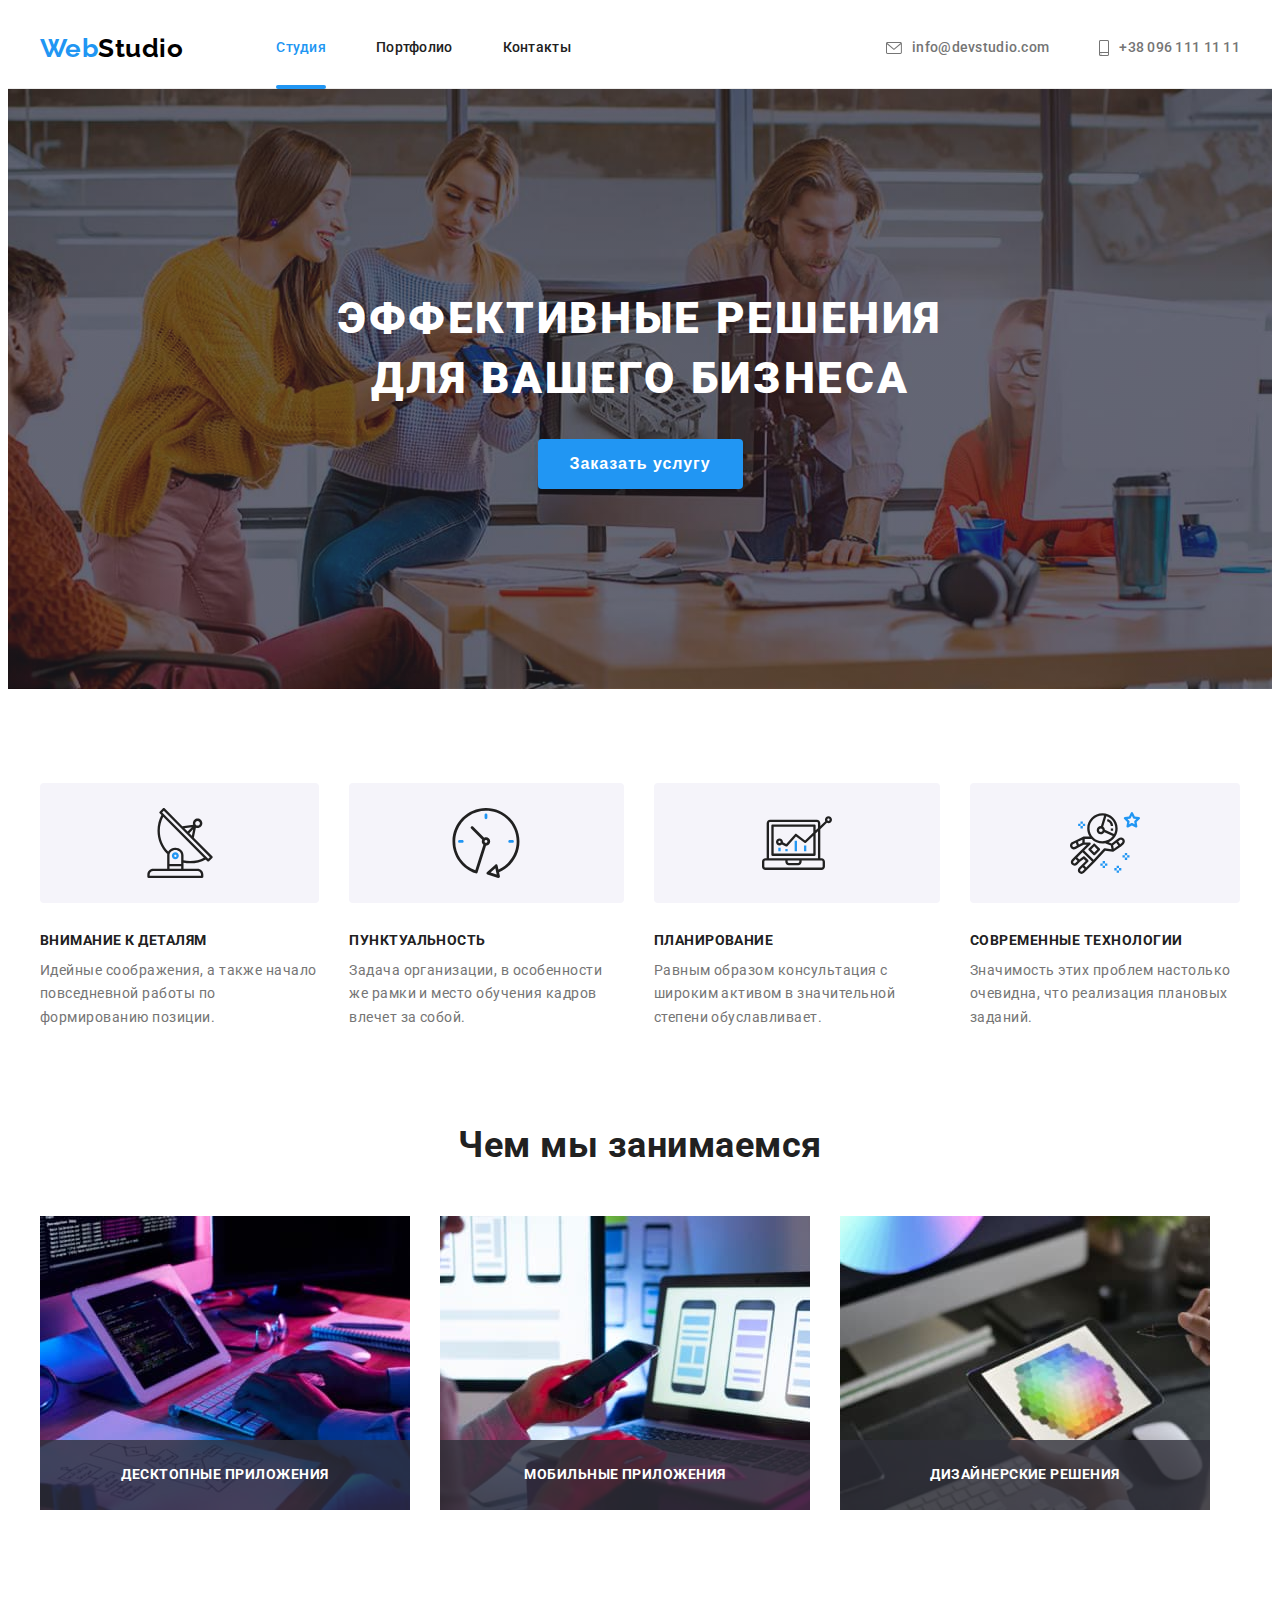
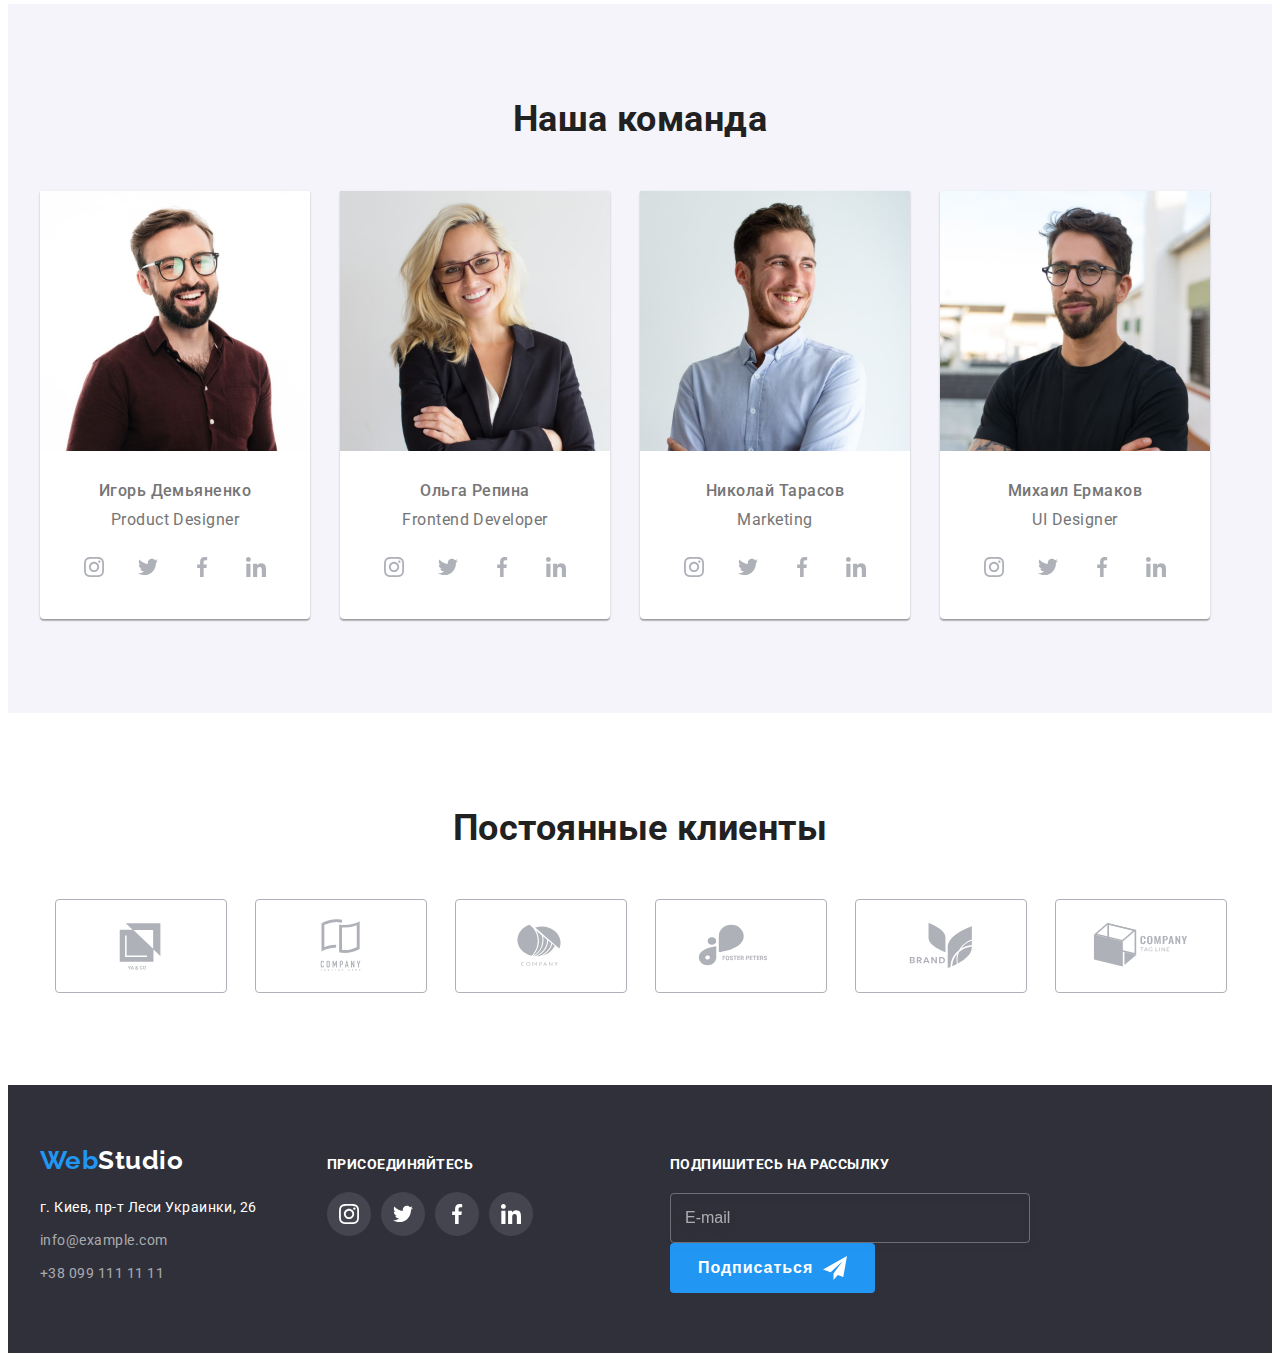
==== commit f70896a3: "form-fixed" ====
--- a/index.html
+++ b/index.html
@@ -537,12 +537,13 @@
           </ul>
         </div>
         <div class="footer-subscribe">
-          <h2 class="footer-subscribe-title">Подпишитесь на рассылку</h2>
-          <form class="form">
-            <label for="email"></label>
+          <form class="form-footer">
+            <label for="email" class="footer-subscribe-title"
+              >Подпишитесь на рассылку</label
+            >
             <input
               type="email"
-              name="email"
+              id="email"
               placeholder="E-mail"
               class="subscribe-input"
             />
@@ -568,7 +569,7 @@
           <div class="modal-field">
             <label for="name" class="modal-label">Имя</label>
             <span class="input-wrraper">
-              <input type="name" name="name" class="modal-input" />
+              <input type="name" id="name" class="modal-input" />
               <svg width="18" height="18" class="modal-icon">
                 <use href="./images/icon.svg#person-black"></use>
               </svg>
@@ -577,42 +578,46 @@
           <div class="modal-field">
             <label for="tel" class="modal-label">Телефон</label>
             <span class="input-wrraper">
-              <input type="tel" name="tel" class="modal-input" />
+              <input type="tel" id="tel" class="modal-input" />
               <svg width="18" height="18" class="modal-icon">
                 <use href="./images/icon.svg#phone-black"></use>
               </svg>
             </span>
           </div>
           <div class="modal-field">
-            <label for="email" class="modal-label">Почта</label>
+            <label for="mail" class="modal-label">Почта</label>
             <span class="input-wrraper">
-              <input type="email" name="email" class="modal-input" />
+              <input type="email" id="mail" class="modal-input" />
               <svg width="18" height="18" class="modal-icon">
                 <use href="./images/icon.svg#email-black"></use>
               </svg>
             </span>
           </div>
-          <label for="comment" class="modal-label">Комментарий</label>
-          <textarea
-            name="comment"
-            class="modal-input modal-input-text"
-            placeholder="Введите текст"
-          ></textarea>
-
-          <input
-            type="checkbox"
-            id="agree"
-            class="check-input visually-hidden"
-          />
-          <label for="agree" class="check-text">
-            <span class="check-box-custom">
-              <svg width="16" height="15" class="icon-check">
-                <use href="./images/icon.svg#icon-check"></use>
-              </svg>
-            </span>
-            Соглашаюсь с рассылкой и принимаю&#160;
-            <a href="" class="agree-link">Условия договора</a>
-          </label>
+          <div class="modal-comment">
+            <label for="comment" class="modal-label">Комментарий</label>
+            <textarea
+              id="comment"
+              class="modal-input modal-input-text"
+              placeholder="Введите текст"
+            ></textarea>
+          </div>
+          <div class="modal-check">
+            <input
+              type="checkbox"
+              id="agree"
+              class="check-input visually-hidden"
+            />
+            <label for="agree" class="check-text">
+              <span class="check-box-custom">
+                <svg width="16" height="15" class="icon-check">
+                  <use href="./images/icon.svg#icon-check"></use>
+                </svg>
+              </span>
+              Соглашаюсь с рассылкой и принимаю &#160;
+              <a href="" class="agree-link">Условия договора</a>
+            </label>
+          </div>
+
           <button type="submit" class="modal-submit">Отправить</button>
         </form>
       </div>
--- a/css/style.css
+++ b/css/style.css
@@ -553,6 +553,10 @@
   margin-left: auto;
 }
 
+.form-footer {
+  display: flex;
+  flex-wrap: wrap;
+}
 .footer-subscribe-title {
   font-weight: 700;
   font-size: 14px;
@@ -563,14 +567,10 @@
   color: var(--third-text-color);
 }
 
-.form {
-  display: flex;
-}
-
 .subscribe-input {
   padding: 14px;
   margin-right: 10px;
-  width: 100%;
+  flex-basis: calc(100% - 210px);
 
   background-color: transparent;
   border: 1px solid rgba(255, 255, 255, 0.3);
@@ -697,9 +697,12 @@
   margin-bottom: 12px;
 }
 
+.modal-field {
+  margin-bottom: 10px;
+}
+
 .modal-input {
   width: 100%;
-  margin-bottom: 10px;
   padding: 12px;
   padding-left: 41px;
 
@@ -718,8 +721,11 @@
   fill: var(--accent-color);
 }
 
+.modal-comment {
+  margin-bottom: 20px;
+}
+
 .modal-input.modal-input-text {
-  margin-bottom: 20px;
   padding: 12px 16px;
 
   resize: none;
@@ -752,14 +758,18 @@
   text-decoration: underline;
   color: var(--accent-color);
 }
-
+.modal-check {
+  display: flex;
+  justify-content: center;
+  margin-bottom: 40px;
+}
 .check-text {
   font-size: 14px;
   line-height: 1.71;
   color: var(--primary-text-color);
 
   display: flex;
-  margin-bottom: 40px;
+
   align-items: center;
 }
 
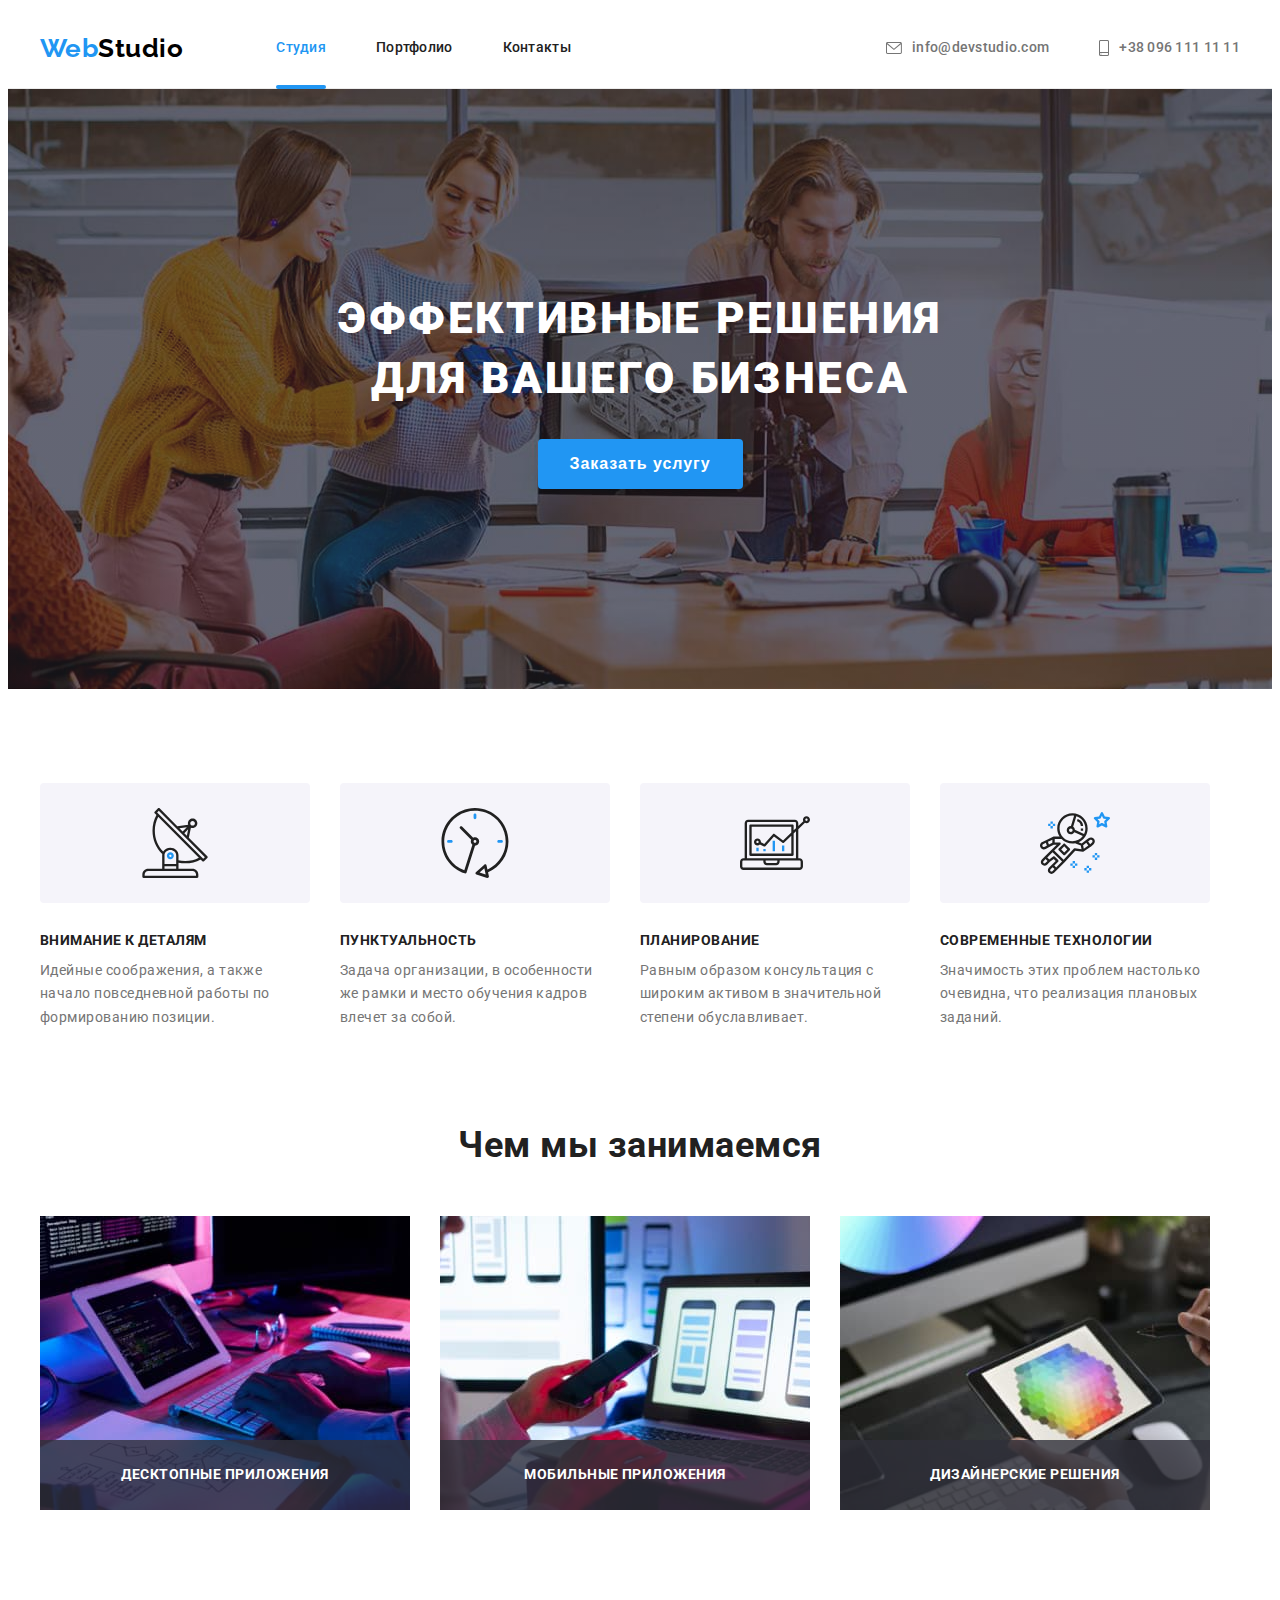
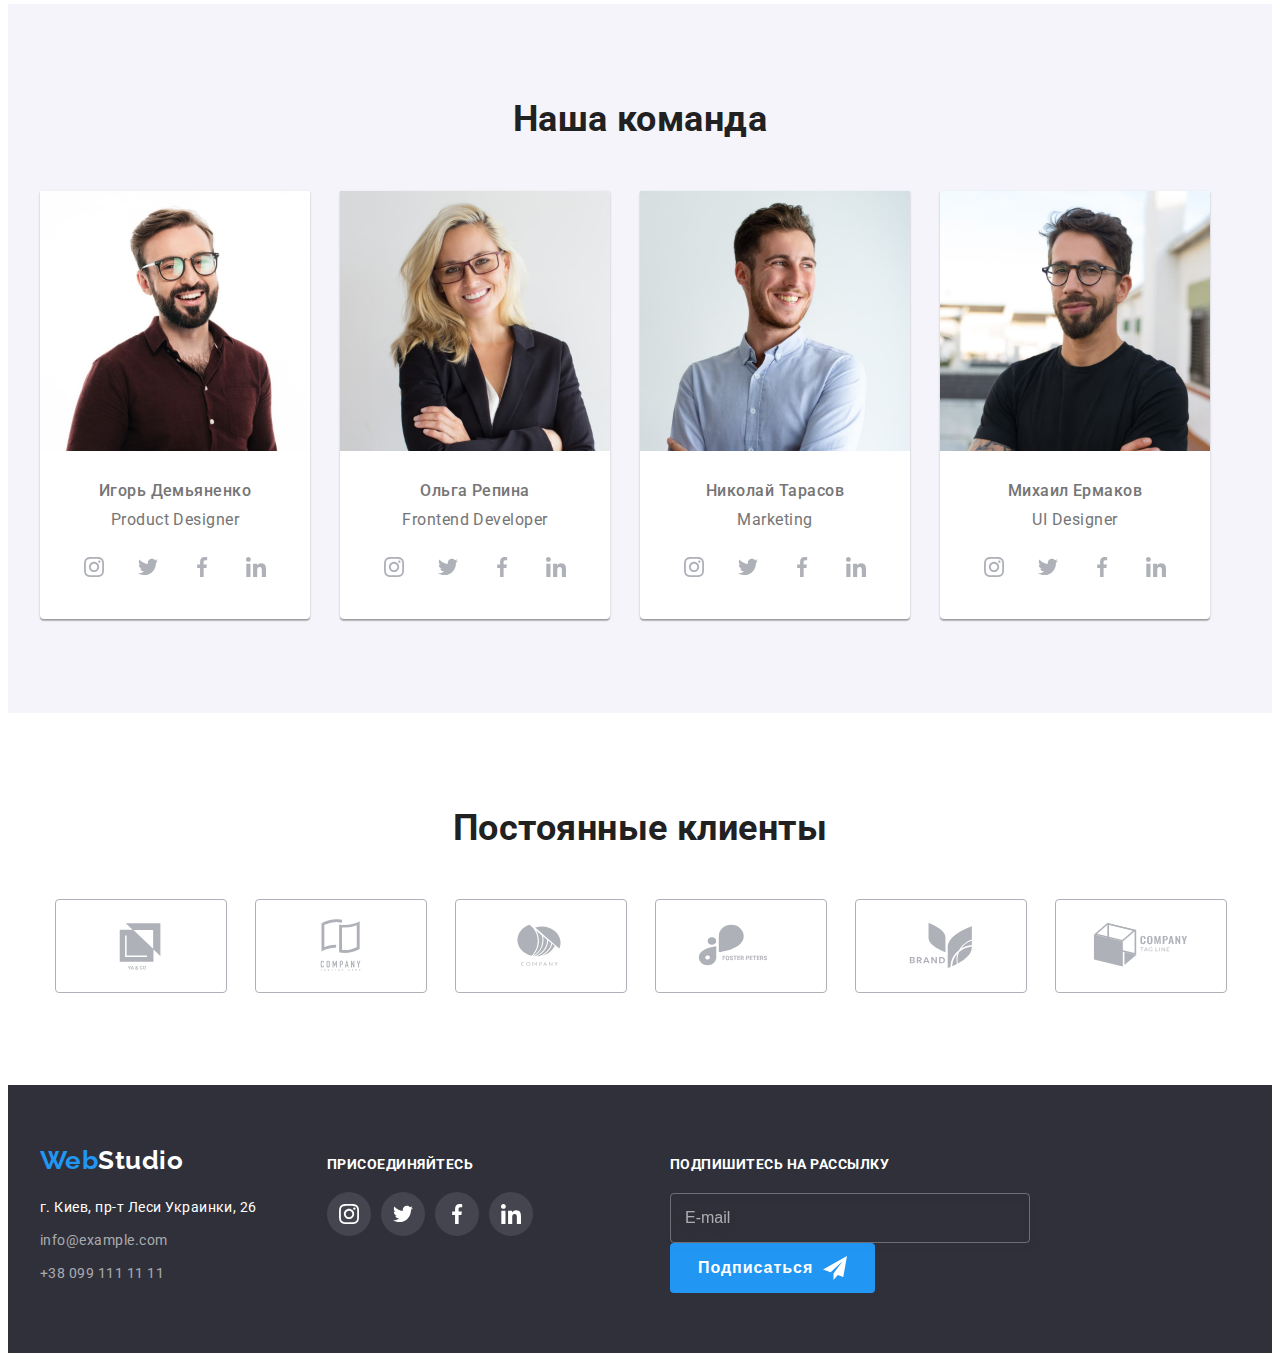
==== commit a56cd222: "command-logo-link a _blank fixed" ====
--- a/index.html
+++ b/index.html
@@ -205,27 +205,41 @@
                     <a
                       href="https://www.instagram.com/"
                       class="command-logo-link"
+                      target="_blank"
+                      rel="noreferrer noopener"
                       ><svg class="command-icon" width="20" height="20">
                         <use href="./images/icon.svg#instagram"></use>
                       </svg>
                     </a>
                   </li>
                   <li class="command-logo-item">
-                    <a href="https://facebook.com/" class="command-logo-link"
+                    <a
+                      href="https://facebook.com/"
+                      class="command-logo-link"
+                      target="_blank"
+                      rel="noreferrer noopener"
                       ><svg class="command-icon" width="20" height="20">
                         <use href="./images/icon.svg#twitter"></use>
                       </svg>
                     </a>
                   </li>
                   <li class="command-logo-item">
-                    <a href="https://twitter.com/" class="command-logo-link"
+                    <a
+                      href="https://twitter.com/"
+                      class="command-logo-link"
+                      target="_blank"
+                      rel="noreferrer noopener"
                       ><svg class="command-icon" width="20" height="20">
                         <use href="./images/icon.svg#facebook"></use>
                       </svg>
                     </a>
                   </li>
                   <li class="command-logo-item">
-                    <a href="https://linkedin.com/" class="command-logo-link"
+                    <a
+                      href="https://linkedin.com/"
+                      class="command-logo-link"
+                      target="_blank"
+                      rel="noreferrer noopener"
                       ><svg class="command-icon" width="20" height="20">
                         <use href="./images/icon.svg#linkedin"></use>
                       </svg>
@@ -249,27 +263,41 @@
                     <a
                       href="https://www.instagram.com/"
                       class="command-logo-link"
+                      target="_blank"
+                      rel="noreferrer noopener"
                       ><svg class="command-icon" width="20" height="20">
                         <use href="./images/icon.svg#instagram"></use>
                       </svg>
                     </a>
                   </li>
                   <li class="command-logo-item">
-                    <a href="https://facebook.com/" class="command-logo-link"
+                    <a
+                      href="https://facebook.com/"
+                      class="command-logo-link"
+                      target="_blank"
+                      rel="noreferrer noopener"
                       ><svg class="command-icon" width="20" height="20">
                         <use href="./images/icon.svg#twitter"></use>
                       </svg>
                     </a>
                   </li>
                   <li class="command-logo-item">
-                    <a href="https://twitter.com/" class="command-logo-link"
+                    <a
+                      href="https://twitter.com/"
+                      class="command-logo-link"
+                      target="_blank"
+                      rel="noreferrer noopener"
                       ><svg class="command-icon" width="20" height="20">
                         <use href="./images/icon.svg#facebook"></use>
                       </svg>
                     </a>
                   </li>
                   <li class="command-logo-item">
-                    <a href="https://linkedin.com/" class="command-logo-link"
+                    <a
+                      href="https://linkedin.com/"
+                      class="command-logo-link"
+                      target="_blank"
+                      rel="noreferrer noopener"
                       ><svg class="command-icon" width="20" height="20">
                         <use href="./images/icon.svg#linkedin"></use>
                       </svg>
@@ -293,27 +321,41 @@
                     <a
                       href="https://www.instagram.com/"
                       class="command-logo-link"
+                      target="_blank"
+                      rel="noreferrer noopener"
                       ><svg class="command-icon" width="20" height="20">
                         <use href="./images/icon.svg#instagram"></use>
                       </svg>
                     </a>
                   </li>
                   <li class="command-logo-item">
-                    <a href="https://facebook.com/" class="command-logo-link"
+                    <a
+                      href="https://facebook.com/"
+                      class="command-logo-link"
+                      target="_blank"
+                      rel="noreferrer noopener"
                       ><svg class="command-icon" width="20" height="20">
                         <use href="./images/icon.svg#twitter"></use>
                       </svg>
                     </a>
                   </li>
                   <li class="command-logo-item">
-                    <a href="https://twitter.com/" class="command-logo-link"
+                    <a
+                      href="https://twitter.com/"
+                      class="command-logo-link"
+                      target="_blank"
+                      rel="noreferrer noopener"
                       ><svg class="command-icon" width="20" height="20">
                         <use href="./images/icon.svg#facebook"></use>
                       </svg>
                     </a>
                   </li>
                   <li class="command-logo-item">
-                    <a href="https://linkedin.com/" class="command-logo-link"
+                    <a
+                      href="https://linkedin.com/"
+                      class="command-logo-link"
+                      target="_blank"
+                      rel="noreferrer noopener"
                       ><svg class="command-icon" width="20" height="20">
                         <use href="./images/icon.svg#linkedin"></use>
                       </svg>
--- a/css/style.css
+++ b/css/style.css
@@ -263,8 +263,10 @@
 }
 
 .advantage-item {
-  min-width: 270px;
-}
+  /* min-width: 270px; */
+  flex-basis: 270px;
+}
+
 .advantage-text {
   /* Typography */
   font-size: 14px;
